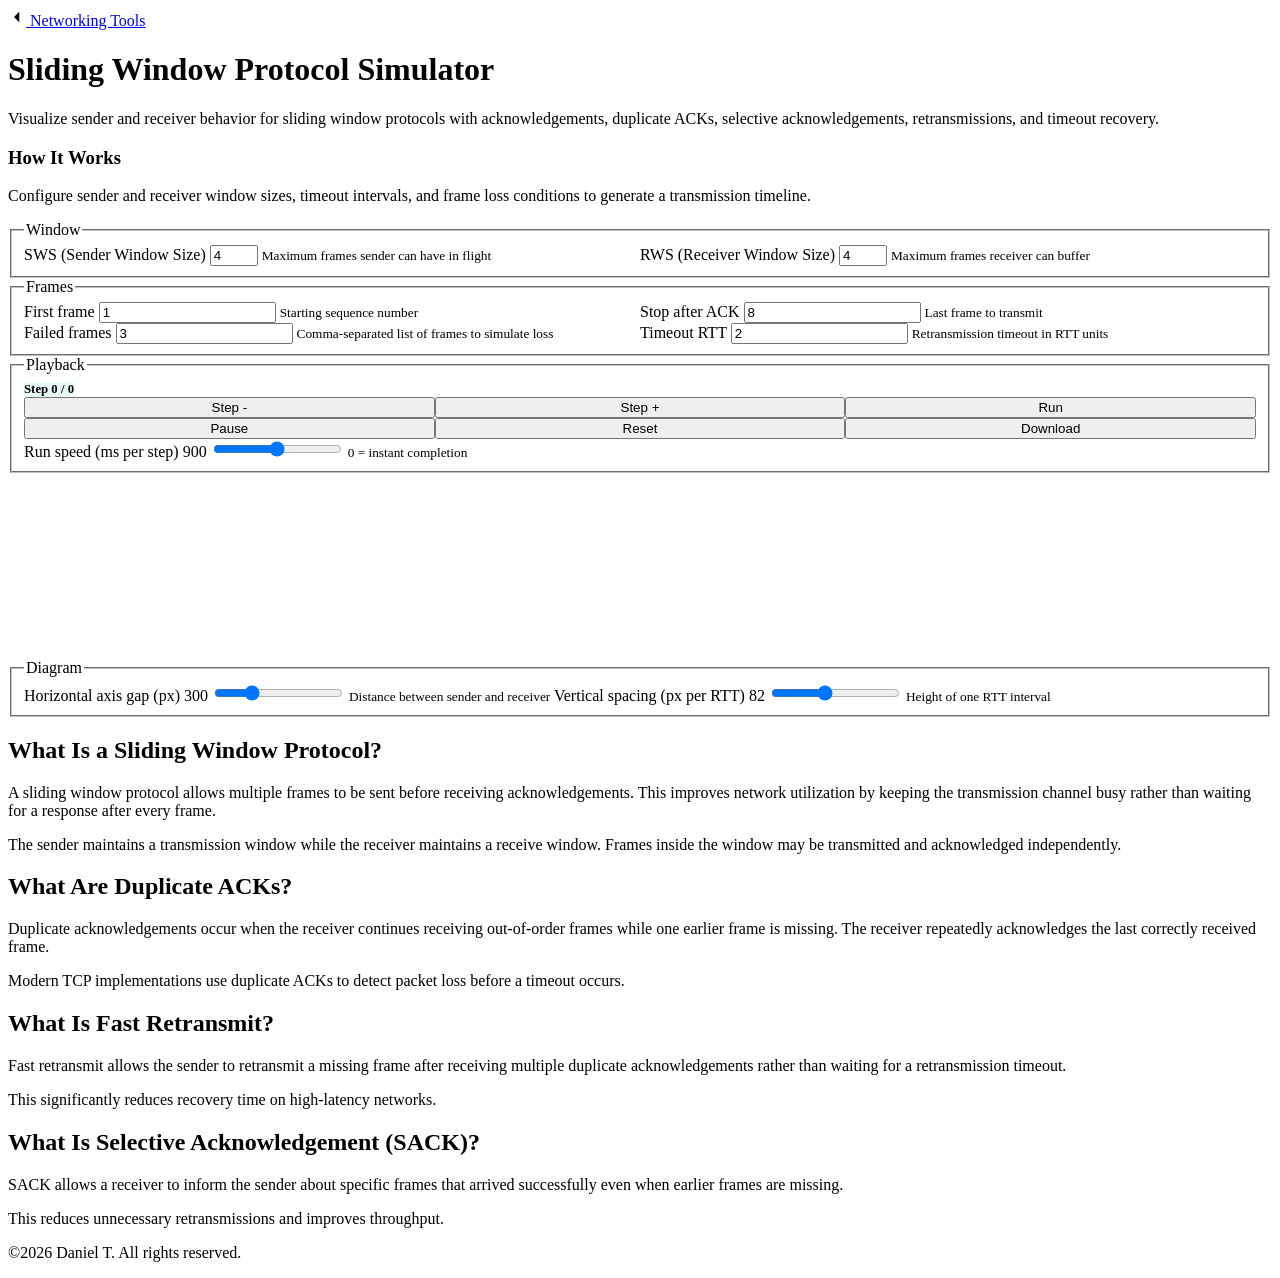
==== sliding-window/index.html @ e6039098 "4th commit - added pages" ====
<!DOCTYPE html>
<html lang="en">
    <head>
        <meta charset="UTF-8">
        <meta name="viewport" content="width=device-width, initial-scale=1.0">
        <title>Sliding Window Protocol Simulator | Networking Tools</title>
        <meta name="description" content="Interactive Sliding Window Protocol Simulator supporting ACKs, duplicate ACKs, SACK, retransmissions, fast retransmit, and timeout visualization.">
        <link rel="canonical" href="https://danielTongu.github.io/networking-tools/sliding-window/">
        <meta property="og:title" content="Sliding Window Protocol Simulator">
        <meta property="og:description" content="Visualize sliding window behavior, acknowledgements, retransmissions, duplicate ACKs, and SACK.">
        <meta property="og:type" content="website">
        <meta property="og:url" content="https://danielTongu.github.io/networking-tools/sliding-window/">
        <link rel="stylesheet" href="../global.css">
        <link rel="stylesheet" href="index.css">
    </head>
    <body>
        <header class="app-header">
            <nav aria-label="Breadcrumb">
                <a href="../">
                    <svg aria-hidden="true" viewBox="0 0 24 24" width="18" height="18"><path d="M15 5 L8 12 L15 19"></path></svg>
                    <span>Networking Tools</span>
                </a>
            </nav>
            <div>
                <h1>Sliding Window Protocol Simulator</h1>
                <p>
                    Visualize sender and receiver behavior for sliding window protocols with acknowledgements,
                    duplicate ACKs, selective acknowledgements, retransmissions, and timeout recovery.
                </p>
            </div>
        </header>
        <main id="sliding-window-page">
            <aside>
                <header>
                    <h3>How It Works</h3>
                    <p>Configure sender and receiver window sizes, timeout intervals, and frame loss conditions to generate a transmission timeline.</p>
                </header>
                <footer>
                    <fieldset>
                        <legend>Window</legend>
                        <div class="two-columns">
                            <label>
                                <span>SWS (Sender Window Size)</span>
                                <input id="sws" max="20" min="1" type="number" value="4">
                                <small class="helper-text">Maximum frames sender can have in flight</small>
                            </label>
                            <label>
                                <span>RWS (Receiver Window Size)</span>
                                <input id="rws" max="20" min="1" type="number" value="4">
                                <small class="helper-text">Maximum frames receiver can buffer</small>
                            </label>
                        </div>
                    </fieldset>
                    <fieldset>
                        <legend>Frames</legend>
                        <div class="two-columns">
                            <label>
                                <span>First frame</span>
                                <input id="first-frame" min="0" type="number" value="1">
                                <small class="helper-text">Starting sequence number</small>
                            </label>
                            <label>
                                <span>Stop after ACK</span>
                                <input id="target-frame" min="1" type="number" value="8">
                                <small class="helper-text">Last frame to transmit</small>
                            </label>
                        </div>
                        <div class="two-columns">
                            <label>
                                <span>Failed frames</span>
                                <input id="lost-frames" placeholder="2 or 2, 5, ..." type="text" value="3">
                                <small class="helper-text">Comma-separated list of frames to simulate loss</small>
                            </label>
                            <label>
                                <span>Timeout RTT</span>
                                <input id="timeout-rtt" min="1" type="number" value="2">
                                <small class="helper-text">Retransmission timeout in RTT units</small>
                            </label>
                        </div>
                    </fieldset>
                    <fieldset id="playback-controls">
                        <legend>Playback</legend>
                        <div id="status-pill">Step 0 / 0</div>
                        <div class="button-grid">
                            <button id="prev-btn" type="button" data-tooltip="Previous step">Step -</button>
                            <button id="next-btn" type="button" data-tooltip="Next step">Step +</button>
                            <button id="run-btn" type="button" data-tooltip="Play animation">Run</button>
                            <button class="secondary" id="pause-btn" type="button" data-tooltip="Pause animation">Pause</button>
                            <button class="secondary" id="reset-btn" type="button" data-tooltip="Reset to start">Reset</button>
                            <button class="secondary" id="download-btn" type="button" data-tooltip="Download as SVG">Download</button>
                        </div>
                        <label>
                            <span>Run speed (ms per step)</span>
                            <output id="speed-value">900</output>
                            <input id="speed" max="1800" min="0" step="50" type="range" value="900">
                            <small class="helper-text">0 = instant completion</small>
                        </label>
                    </fieldset>
                </footer>
            </aside>
            <section>
                <figure><svg id="sliding-diagram"></svg></figure>
                <fieldset>
                    <legend>Diagram</legend>
                    <label>
                        <span>Horizontal axis gap (px)</span>
                        <output id="axis-gap-value">300</output>
                        <input id="axis-gap" max="520" min="220" type="range" value="300">
                        <small class="helper-text">Distance between sender and receiver</small>
                    </label>
                    <label>
                        <span>Vertical spacing (px per RTT)</span>
                        <output id="spacing-value">82</output>
                        <input id="spacing" max="120" min="56" type="range" value="82">
                        <small class="helper-text">Height of one RTT interval</small>
                    </label>
                </fieldset>
            </section>
        </main>
        <section>
            <article>
                <h2>What Is a Sliding Window Protocol?</h2>
                <p>
                    A sliding window protocol allows multiple frames to be sent before receiving acknowledgements.
                    This improves network utilization by keeping the transmission channel busy rather than waiting for a response after every frame.
                </p>
                <p>
                    The sender maintains a transmission window while the receiver maintains a receive window.
                    Frames inside the window may be transmitted and acknowledged independently.
                </p>
            </article>
            <article>
                <h2>What Are Duplicate ACKs?</h2>
                <p>
                    Duplicate acknowledgements occur when the receiver continues receiving out-of-order frames while one earlier frame is missing.
                    The receiver repeatedly acknowledges the last correctly received frame.
                </p>
                <p>Modern TCP implementations use duplicate ACKs to detect packet loss before a timeout occurs.</p>
            </article>
            <article>
                <h2>What Is Fast Retransmit?</h2>
                <p>
                    Fast retransmit allows the sender to retransmit a missing frame after receiving multiple duplicate
                    acknowledgements rather than waiting for a retransmission timeout.
                </p>
                <p>This significantly reduces recovery time on high-latency networks.</p>
            </article>
            <article>
                <h2>What Is Selective Acknowledgement (SACK)?</h2>
                <p>
                    SACK allows a receiver to inform the sender about specific
                    frames that arrived successfully even when earlier frames are missing.
                </p>
                <p>This reduces unnecessary retransmissions and improves throughput.</p>
            </article>
        </section>
        <footer class="app-footer"><p>©<span id="copyright-year">2026</span> Daniel T. All rights reserved.</p></footer>
        <script src="../footer.js"></script>
        <script type="module" src="index.js"></script>
    </body>
</html>
---- sliding-window/index.css ----
/* ============================================
   SLIDING WINDOW INDEX.CSS
   Mobile-first page styles
   ============================================ */

aside > footer {
    display: grid;
    gap: var(--size-5);
}

.two-columns {
    display: grid;
    grid-template-columns: 1fr;
    gap: var(--size-4);
}

.two-columns + .two-columns {
    margin-top: var(--size-4);
}

#status-pill {
    display: inline-block;
    width: fit-content;
    padding: var(--size-2) var(--size-4);
    margin-bottom: var(--size-4);
    background: rgba(45, 212, 191, 0.1);
    border: 1px solid var(--border-subtle);
    border-radius: var(--size-full);
    color: var(--accent-primary);
    font-size: 0.8rem;
    font-weight: 700;
}

.button-grid {
    display: grid;
    grid-template-columns: 1fr;
    gap: var(--size-2);
}

#sliding-window-page > section,
#sliding-window-page > section > fieldset{
    min-width: 0;
}

#sliding-window-page figure {
    background: var(--bg-card);
    overflow: auto;
}

/* ================= SLIDING WINDOW SVG =================== */

.diagram-background {
    fill: var(--bg-deep);
}

.axis {
    stroke: var(--text-disabled);
    stroke-width: 2;
}

.axis-label {
    fill: var(--accent-primary);
    font-size: 15px;
    font-weight: 700;
}

.axis-arrow {
    fill: var(--border-medium);
}

/* ===== TIME GUIDES ===== */

.time-guide-label {
    fill: var(--text-muted);
    font-size: 15px;
}

.time-guide-line {
    stroke: var(--text-muted);
    stroke-width: 1;
    stroke-dasharray: 6 8;
    opacity: 0.75;
}

.time-guide-tick {
    stroke: var(--text-disabled);
    stroke-width: 1;
    opacity: 0.55;
}

/* ===== EVENTS ===== */

.event {
    --event-color: var(--text-secondary);
    --event-fill-opacity: 70%;
    --event-fill: rgba(203, 213, 225, var(--event-fill-opacity));
    --event-dash: none;
    --event-line-width: 2.5;
}

.event-frame {
    --event-color: var(--accent-primary);
    --event-fill: rgba(45, 212, 191, var(--event-fill-opacity));
}

.event-ack {
    --event-color: var(--success);
    --event-fill: rgba(34, 197, 94, var(--event-fill-opacity));
}

.event-timeout,
.event.is-lost {
    --event-color: var(--error);
    --event-fill: rgba(239, 68, 68, var(--event-fill-opacity));
    --event-line-width: 3;
}

.event.is-retransmission {
    --event-color: var(--accent-secondary);
    --event-fill: rgba(129, 140, 248, var(--event-fill-opacity));
    --event-line-width: 3;
}

.event.is-duplicate {
    --event-color: var(--warning);
    --event-fill: rgba(245, 158, 11, var(--event-fill-opacity));
    --event-dash: 7 5;
}

.event.is-sack {
    --event-color: var(--info);
    --event-fill: rgba(59, 130, 246, var(--event-fill-opacity));
}

.event-line {
    stroke: var(--event-color);
    stroke-width: var(--event-line-width);
    stroke-dasharray: var(--event-dash);
    fill: none;
}

.event-arrow {
    fill: var(--event-color);
    stroke: var(--event-color);
    stroke-width: 1;
    stroke-dasharray: none;
}

.event-label-box {
    fill: var(--event-fill);
    stroke: var(--event-color);
    stroke-width: 1;
    rx: 5px;
}

.event-label-text {
    fill: var(--text-primary);
    font-size: 10px;
    font-weight: 700;
    letter-spacing: 0.02em;
}

.event-loss-mark {
    fill: var(--error);
    font-size: 20px;
    font-weight: 900;
}

.event-timeout .event-line {
    stroke-linecap: round;
}

.event-timeout .event-label-text {
    fill: var(--error);
    font-size: 12px;
    font-weight: 800;
}

/* ===== SVG HELPERS ===== */

.anchor-middle {
    text-anchor: middle;
}

.anchor-end {
    text-anchor: end;
}

/* ===== TABLET ===== */

@media (min-width: 400px) {
    .two-columns {
        grid-template-columns: repeat(2, minmax(0, 1fr));
    }

    .button-grid {
        grid-template-columns: repeat(2, minmax(0, 1fr));
    }
}

/* ===== DESKTOP ===== */

@media (min-width: 1200px) {
    .button-grid {
        grid-template-columns: repeat(3, minmax(0, 1fr));
    }

    #sliding-window-page > footer {
        grid-template-columns: repeat(4, minmax(0, 1fr));
    }
}
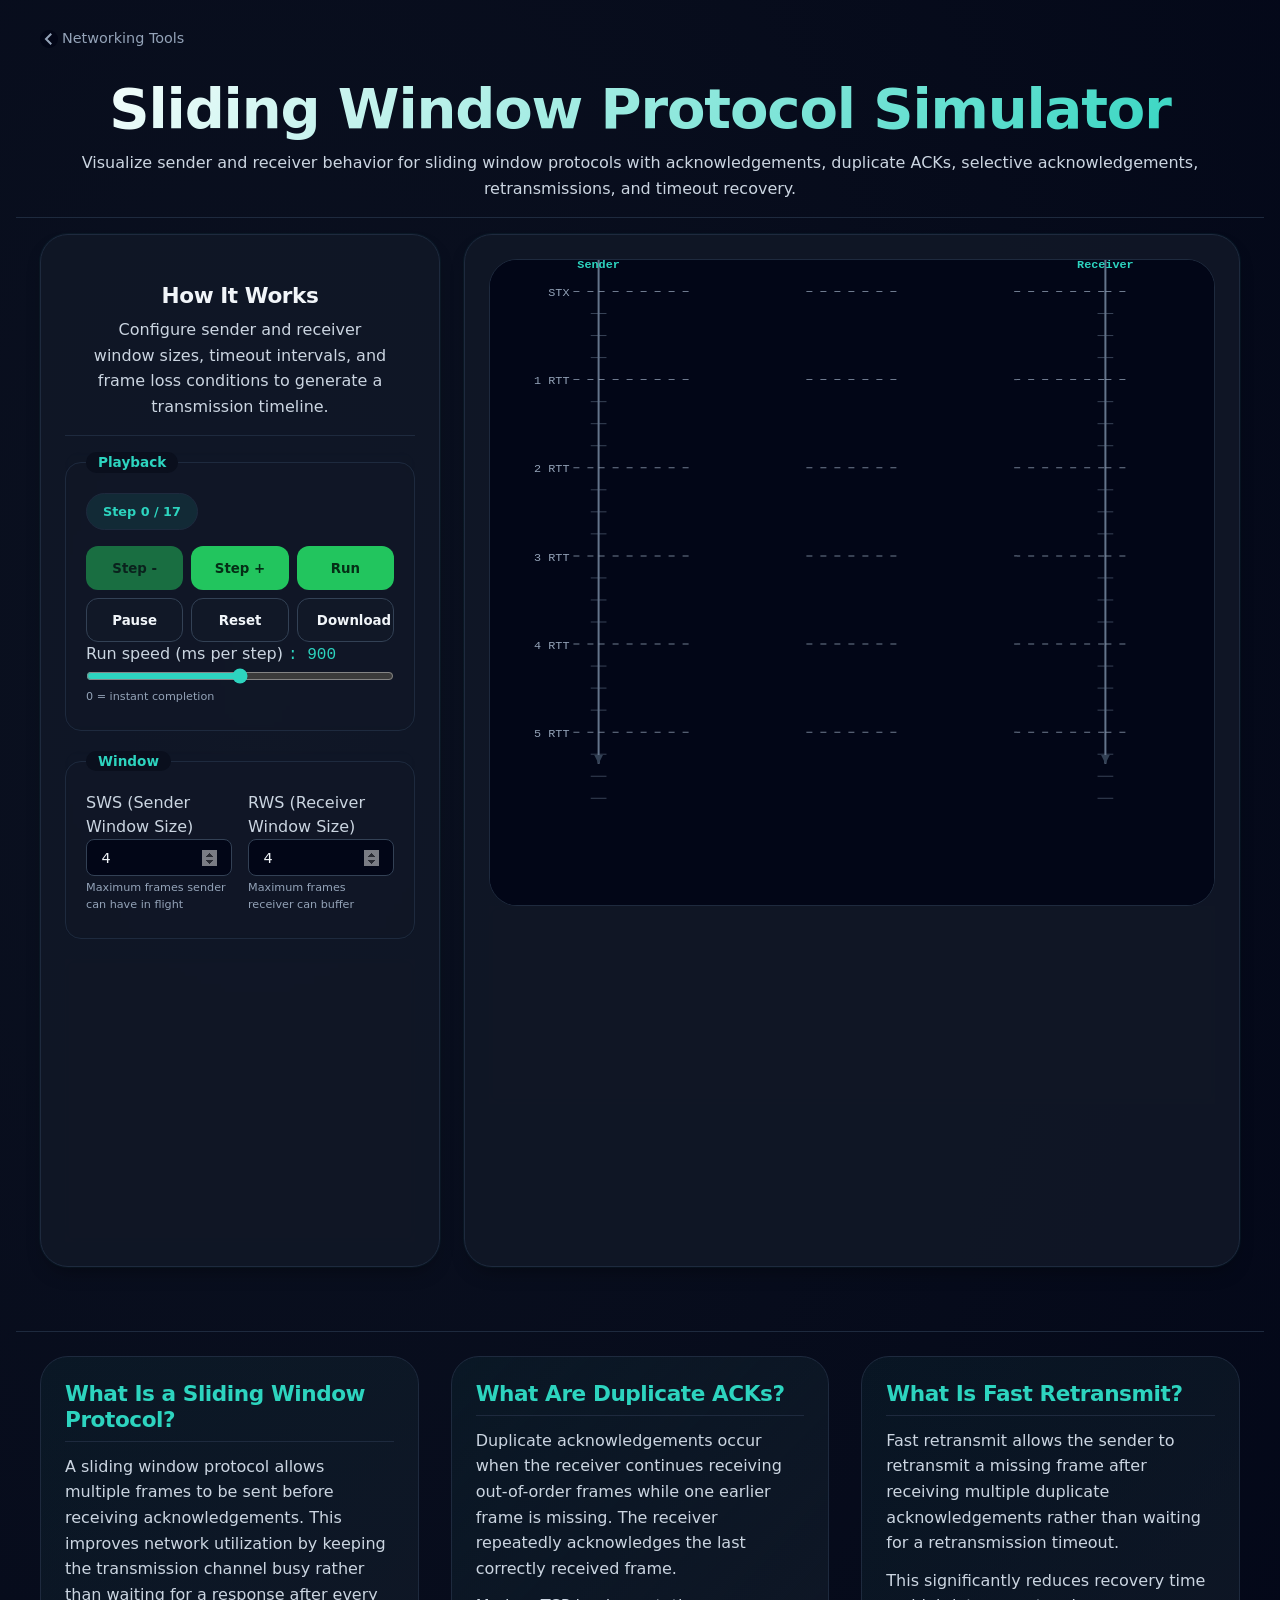
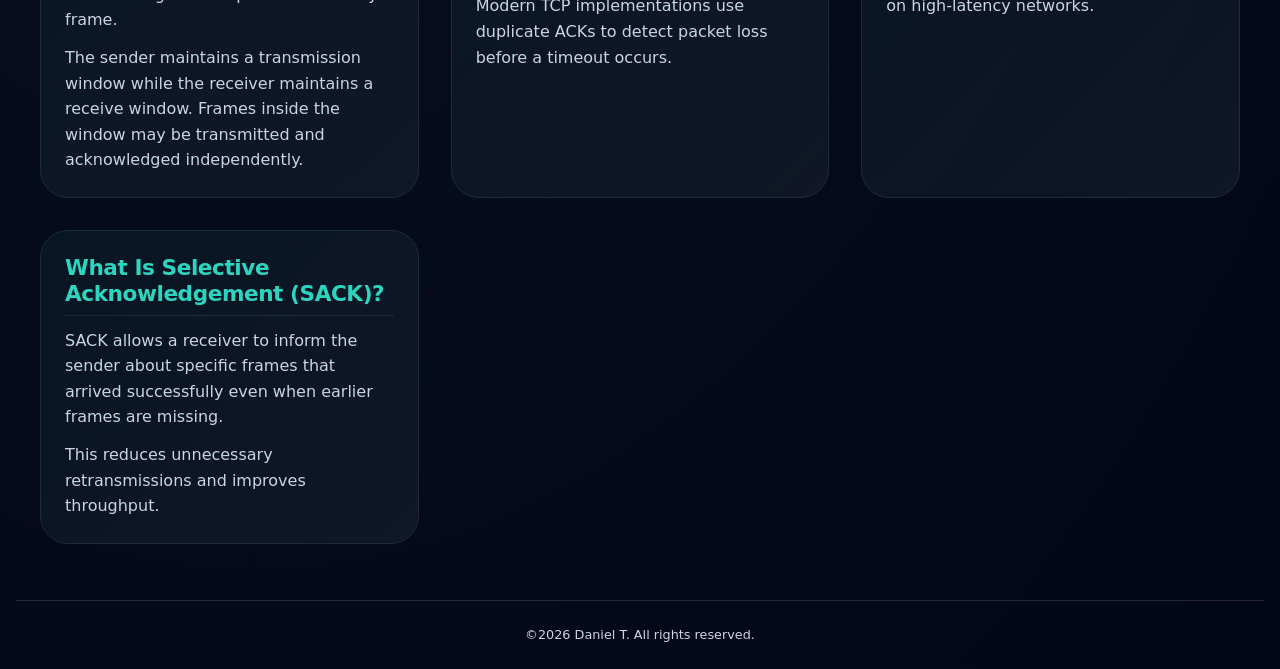
==== commit be213e40: "moved controls up" ====
--- a/sliding-window/index.html
+++ b/sliding-window/index.html
@@ -36,6 +36,24 @@
                     <p>Configure sender and receiver window sizes, timeout intervals, and frame loss conditions to generate a transmission timeline.</p>
                 </header>
                 <footer>
+                    <fieldset id="playback-controls">
+                        <legend>Playback</legend>
+                        <div id="status-pill">Step 0 / 0</div>
+                        <div class="button-grid">
+                            <button id="prev-btn" type="button" data-tooltip="Previous step">Step -</button>
+                            <button id="next-btn" type="button" data-tooltip="Next step">Step +</button>
+                            <button id="run-btn" type="button" data-tooltip="Play animation">Run</button>
+                            <button class="secondary" id="pause-btn" type="button" data-tooltip="Pause animation">Pause</button>
+                            <button class="secondary" id="reset-btn" type="button" data-tooltip="Reset to start">Reset</button>
+                            <button class="secondary" id="download-btn" type="button" data-tooltip="Download as SVG">Download</button>
+                        </div>
+                        <label>
+                            <span>Run speed (ms per step)</span>
+                            <output id="speed-value">900</output>
+                            <input id="speed" max="1800" min="0" step="50" type="range" value="900">
+                            <small class="helper-text">0 = instant completion</small>
+                        </label>
+                    </fieldset>
                     <fieldset>
                         <legend>Window</legend>
                         <div class="two-columns">
@@ -77,24 +95,6 @@
                                 <small class="helper-text">Retransmission timeout in RTT units</small>
                             </label>
                         </div>
-                    </fieldset>
-                    <fieldset id="playback-controls">
-                        <legend>Playback</legend>
-                        <div id="status-pill">Step 0 / 0</div>
-                        <div class="button-grid">
-                            <button id="prev-btn" type="button" data-tooltip="Previous step">Step -</button>
-                            <button id="next-btn" type="button" data-tooltip="Next step">Step +</button>
-                            <button id="run-btn" type="button" data-tooltip="Play animation">Run</button>
-                            <button class="secondary" id="pause-btn" type="button" data-tooltip="Pause animation">Pause</button>
-                            <button class="secondary" id="reset-btn" type="button" data-tooltip="Reset to start">Reset</button>
-                            <button class="secondary" id="download-btn" type="button" data-tooltip="Download as SVG">Download</button>
-                        </div>
-                        <label>
-                            <span>Run speed (ms per step)</span>
-                            <output id="speed-value">900</output>
-                            <input id="speed" max="1800" min="0" step="50" type="range" value="900">
-                            <small class="helper-text">0 = instant completion</small>
-                        </label>
                     </fieldset>
                 </footer>
             </aside>
--- a/global.css
+++ b/global.css
@@ -0,0 +1,816 @@
+/* ============================================
+   GLOBAL.CSS — Common Foundation + Design Tokens
+   ============================================ */
+
+/* ===== DESIGN TOKENS ===== */
+
+:root {
+    --bg-deep: #020617;
+    --bg-surface: #0a0f1d;
+    --bg-elevated: #111827;
+    --bg-card: rgba(17, 24, 39, 0.85);
+
+    --border-subtle: #1e2a3e;
+    --border-medium: #334155;
+
+    --text-primary: #f1f5f9;
+    --text-secondary: #cbd5e1;
+    --text-muted: #94a3b8;
+    --text-disabled: #64748b;
+
+    --accent-primary: #2dd4bf;
+    --accent-primary-hover: #14b8a6;
+    --accent-secondary: #818cf8;
+
+    --success: #22c55e;
+    --success-hover: #16a34a;
+    --warning: #f59e0b;
+    --error: #ef4444;
+    --info: #3b82f6;
+
+    --danger: #7f1d1d;
+    --danger-hover: #991b1b;
+    --focus-ring: #60a5fa;
+
+    --size-1: 0.25rem;
+    --size-2: 0.5rem;
+    --size-3: 0.75rem;
+    --size-4: 1rem;
+    --size-5: 1.25rem;
+    --size-6: 1.5rem;
+    --size-7: 1.75rem;
+    --size-8: 2rem;
+    --size-9: 2.5rem;
+    --size-full: 9999px;
+
+    --shadow-sm: 0 1px 2px rgba(0, 0, 0, 0.3);
+    --shadow-md: 0 10px 20px -8px rgba(0, 0, 0, 0.4), 0 0 0 1px rgba(45, 212, 191, 0.05);
+    --shadow-lg: 0 20px 35px -12px rgba(0, 0, 0, 0.5), 0 0 0 1px rgba(45, 212, 191, 0.08);
+
+    --font-sans: "Inter", system-ui, -apple-system, "Segoe UI", Roboto, Helvetica, sans-serif;
+    --font-mono: "Fira Code", "Courier New", monospace;
+
+    --transition-fast: 0.15s ease;
+    --transition-base: 0.2s ease;
+    --transition-slow: 0.3s ease;
+
+    --max-width: 1440px;
+}
+
+/* ===== RESET & BASE ===== */
+
+*,
+*::before,
+*::after {
+    margin: 0;
+    padding: 0;
+    box-sizing: border-box;
+    min-width: 0;
+}
+
+html {
+    scroll-behavior: smooth;
+}
+
+body {
+    background: radial-gradient(ellipse at 20% 30%, #0b1120, var(--bg-deep));
+    color: var(--text-primary);
+    font-family: var(--font-sans);
+    line-height: 1.5;
+    min-height: 100vh;
+    display: block;
+}
+
+/* ===== TYPOGRAPHY ===== */
+
+h1,
+h2,
+h3,
+h4,
+h5,
+h6 {
+    font-weight: 700;
+    letter-spacing: -0.02em;
+    line-height: 1.2;
+}
+
+h1 {
+    font-size: clamp(2rem, 6vw, 3.5rem);
+    background: linear-gradient(135deg, #ffffff, var(--accent-primary));
+    background-clip: text;
+    -webkit-background-clip: text;
+    color: transparent;
+    margin-bottom: var(--size-2);
+}
+
+h2 {
+    font-size: clamp(1.5rem, 4vw, 2rem);
+    color: var(--accent-primary);
+    font-weight: 600;
+}
+
+h3 {
+    font-size: 1.35rem;
+    color: var(--text-primary);
+}
+
+h4 {
+    font-size: 1.1rem;
+    color: var(--accent-primary);
+}
+
+p {
+    color: var(--text-secondary);
+    line-height: 1.6;
+}
+
+/* ===== LINKS ===== */
+
+a {
+    color: var(--accent-primary);
+    text-decoration: none;
+    transition: color var(--transition-fast);
+}
+
+a:hover {
+    color: var(--accent-secondary);
+    text-decoration: underline;
+}
+
+/* ===== ACCESSIBILITY ===== */
+
+:focus-visible {
+    outline: 3px solid var(--focus-ring);
+    outline-offset: 3px;
+    border-radius: var(--size-2);
+}
+
+.visually-hidden {
+    position: absolute;
+    width: 1px;
+    height: 1px;
+    padding: 0;
+    margin: -1px;
+    overflow: hidden;
+    clip: rect(0, 0, 0, 0);
+    white-space: nowrap;
+    border-width: 0;
+}
+
+/* ===== PAGE HEADER & NAV ===== */
+
+header:first-of-type {
+    padding: var(--size-6) var(--size-6) var(--size-4);
+    border-bottom: 1px solid var(--border-subtle);
+    margin-bottom: var(--size-4);
+    display: block;
+    text-align: center;
+}
+
+nav {
+    display: block;
+    text-align: left;
+    margin-bottom: var(--size-5);
+}
+
+nav a {
+    display: inline-grid;
+    grid-auto-flow: column;
+    align-items: center;
+    gap: var(--size-1);
+    width: fit-content;
+    color: var(--text-muted);
+    font-size: 0.9rem;
+    text-align: center;
+    padding: var(--size-1) 0;
+}
+
+nav a:hover {
+    color: var(--accent-primary);
+    text-decoration: none;
+}
+
+nav svg {
+    stroke: currentColor;
+    stroke-width: 2;
+    fill: none;
+}
+
+/* ===== SVG FOUNDATION ===== */
+
+svg {
+    display: block;
+    background: var(--bg-deep);
+    border-radius: var(--size-4);
+}
+
+svg text {
+    font-family: var(--font-mono);
+}
+
+svg line,
+svg path,
+svg rect {
+    vector-effect: non-scaling-stroke;
+}
+
+/* ===== MAIN APP SHELL ===== */
+
+main {
+    display: grid;
+    grid-template-columns: 1fr;
+    gap: var(--size-6);
+    max-width: var(--max-width);
+    margin: 0 auto;
+    padding: 0 var(--size-6) var(--size-6);
+}
+
+main > aside,
+main > section {
+    background: var(--bg-card);
+    border: 1px solid var(--border-subtle);
+    border-radius: var(--size-7);
+    padding: var(--size-6);
+    box-shadow: var(--shadow-md);
+}
+
+main > aside > header {
+    padding: 0;
+    margin-bottom: var(--size-5);
+    border: none;
+    text-align: left;
+}
+
+main > aside > header h3 {
+    margin-bottom: var(--size-2);
+}
+
+/* ===== EDUCATION SECTION ===== */
+
+body > section {
+    display: grid;
+    grid-template-columns: 1fr;
+    gap: var(--size-6);
+    max-width: var(--max-width);
+    margin: var(--size-9) auto 0;
+    padding: var(--size-6);
+    border-top: 1px solid var(--border-subtle);
+}
+
+body > section article {
+    background: linear-gradient(135deg, rgba(45, 212, 191, 0.05), rgba(17, 24, 39, 0.9));
+    border: 1px solid var(--border-subtle);
+    border-radius: var(--size-7);
+    padding: var(--size-6);
+    transition: border-color var(--transition-fast), transform var(--transition-fast);
+    display: block;
+}
+
+body > section article:hover {
+    border-color: var(--accent-primary);
+    transform: translateY(-3px);
+}
+
+body > section article h2 {
+    font-size: 1.35rem;
+    margin-bottom: var(--size-3);
+    padding-bottom: var(--size-2);
+    border-bottom: 1px solid var(--border-subtle);
+}
+
+body > section article p {
+    margin-bottom: var(--size-3);
+    color: var(--text-secondary);
+}
+
+body > section article p:last-child,
+body > section article ul:last-child {
+    margin-bottom: 0;
+}
+
+body > section article strong {
+    color: var(--warning);
+    font-weight: 700;
+}
+
+body > section ul {
+    padding-left: var(--size-5);
+    margin-bottom: var(--size-3);
+    color: var(--text-secondary);
+}
+
+body > section li + li {
+    margin-top: var(--size-1);
+}
+
+/* ===== FIGURES ===== */
+
+figure {
+    border: 1px solid var(--border-subtle);
+    border-radius: var(--size-7);
+    overflow: auto;
+}
+
+figcaption {
+    color: var(--accent-primary);
+    font-size: 1.1rem;
+    font-weight: 700;
+    padding: var(--size-5);
+}
+
+/* ===== SITE FOOTER ===== */
+
+.app-footer,
+body > footer:last-of-type {
+    text-align: center;
+    padding: var(--size-6) var(--size-4);
+    border-top: 1px solid var(--border-subtle);
+    color: var(--text-muted);
+    font-size: 0.8rem;
+    margin-top: var(--size-8);
+    display: block;
+}
+
+/* ===== BUTTONS ===== */
+
+button {
+    min-height: 44px;
+    padding: 0.6rem 1.2rem;
+    border-radius: var(--size-3);
+    font-weight: 600;
+    background: var(--success);
+    color: #052e16;
+    border: none;
+    cursor: pointer;
+    transition: all var(--transition-fast);
+    font-family: inherit;
+    display: inline-block;
+    text-align: center;
+}
+
+button:hover {
+    background: var(--success-hover);
+    transform: translateY(-1px);
+}
+
+button:active {
+    transform: translateY(1px);
+}
+
+button.secondary {
+    background: var(--bg-elevated);
+    border: 1px solid var(--border-medium);
+    color: var(--text-primary);
+}
+
+button.secondary:hover {
+    border-color: var(--accent-primary);
+    background: #1e293b;
+    transform: translateY(-1px);
+}
+
+button.danger {
+    background: var(--danger);
+    color: #ffffff;
+}
+
+button.danger:hover {
+    background: var(--danger-hover);
+}
+
+button.small {
+    min-height: 32px;
+    padding: 0.3rem 0.8rem;
+    font-size: 0.75rem;
+}
+
+button:disabled {
+    opacity: 0.5;
+    cursor: not-allowed;
+    transform: none;
+}
+
+.button-group {
+    display: grid;
+    grid-template-columns: repeat(auto-fit, minmax(100px, 1fr));
+    gap: var(--size-2);
+    margin: var(--size-4) 0;
+}
+
+/* ===== FORMS ===== */
+
+form {
+    display: block;
+}
+
+fieldset {
+    border: 1px solid var(--border-subtle);
+    border-radius: var(--size-4);
+    padding: var(--size-5);
+    background: rgba(17, 24, 39, 0.6);
+    backdrop-filter: blur(2px);
+    transition: border var(--transition-fast);
+}
+
+fieldset:hover {
+    border-color: var(--accent-primary);
+}
+
+legend {
+    padding: 0 var(--size-3);
+    font-weight: 700;
+    color: var(--accent-primary);
+    background: var(--bg-surface);
+    border-radius: var(--size-full);
+    font-size: 0.85rem;
+    display: inline-block;
+}
+
+label {
+    display: block;
+    font-weight: 500;
+    color: var(--text-secondary);
+    margin-bottom: var(--size-1);
+}
+
+label > span + output {
+    display: initial;
+    text-wrap: nowrap;
+    color: var(--accent-primary);
+}
+
+label > span + output::before {
+    content: ": ";
+}
+
+input,
+select,
+textarea {
+    width: 100%;
+    padding: 0.6rem 0.9rem;
+    background: var(--bg-deep);
+    border: 1px solid var(--border-medium);
+    border-radius: var(--size-2);
+    color: var(--text-primary);
+    font-family: inherit;
+    font-size: 0.9rem;
+    transition: all var(--transition-fast);
+    display: block;
+}
+
+input:hover,
+select:hover,
+textarea:hover {
+    border-color: var(--accent-primary);
+}
+
+input:focus,
+select:focus,
+textarea:focus {
+    outline: none;
+    border-color: var(--accent-primary);
+    box-shadow: 0 0 0 3px rgba(45, 212, 191, 0.2);
+}
+
+select {
+    appearance: none;
+    padding-right: var(--size-8);
+    cursor: pointer;
+}
+
+label:has(select) {
+    position: relative;
+}
+
+label:has(select)::after {
+    content: "⌵";
+    position: absolute;
+    right: 14px;
+    top: 50%;
+    transform: translateY(-50%);
+    color: var(--accent-primary);
+    pointer-events: none;
+    font-size: 1.2rem;
+}
+
+input[type="range"] {
+    accent-color: var(--accent-primary);
+    padding: 0;
+}
+
+input[type="range"]:focus {
+    outline: none;
+}
+
+input[type="number"] {
+    -moz-appearance: textfield;
+}
+
+input[type="number"]::-webkit-inner-spin-button,
+input[type="number"]::-webkit-outer-spin-button {
+    opacity: 0.5;
+}
+
+input[type="number"]:hover::-webkit-inner-spin-button,
+input[type="number"]:hover::-webkit-outer-spin-button {
+    opacity: 1;
+}
+
+input[type="checkbox"],
+input[type="radio"] {
+    width: auto;
+    display: inline-block;
+    margin-right: var(--size-1);
+    accent-color: var(--accent-primary);
+}
+
+output {
+    color: var(--accent-primary);
+    font-family: var(--font-mono);
+}
+
+textarea {
+    resize: vertical;
+    min-height: 80px;
+}
+
+small,
+.helper-text {
+    display: block;
+    font-size: 0.7rem;
+    color: var(--text-muted);
+    margin-top: var(--size-1);
+}
+
+/* ===== TABLES ===== */
+
+.table-container {
+    overflow-x: auto;
+    overflow-y: hidden;
+    margin: var(--size-4) 0;
+    border-radius: var(--size-4);
+    display: block;
+}
+
+table {
+    font-size: 0.82rem;
+    overflow: hidden;
+    width: 100%;
+    border-collapse: collapse;
+    background: var(--bg-elevated);
+    border-radius: var(--size-4);
+}
+
+th,
+td {
+    font-family: var(--font-mono);
+    text-align: left;
+    color: var(--text-secondary);
+    white-space: nowrap;
+    text-wrap: nowrap;
+    padding: var(--size-3) var(--size-5);
+    border-bottom: 1px solid var(--border-subtle);
+}
+
+th {
+    font-weight: 700;
+    font-size: 0.75rem;
+    letter-spacing: 0.02em;
+    color: var(--accent-primary);
+    background: #0f172a;
+}
+
+td {
+    font-size: 0.78rem;
+}
+
+tr:hover {
+    background: rgba(45, 212, 191, 0.05);
+}
+
+caption {
+    text-align: left;
+    margin-bottom: var(--size-2);
+    color: var(--text-muted);
+    font-size: 0.85rem;
+}
+
+/* ===== BADGES ===== */
+
+.badge {
+    display: inline-block;
+    padding: 0.2rem 0.7rem;
+    border-radius: var(--size-full);
+    font-size: 0.7rem;
+    font-weight: 700;
+    background: var(--success);
+    color: #052e16;
+}
+
+.badge-warning {
+    background: var(--warning);
+    color: #000000;
+}
+
+.badge-error {
+    background: var(--error);
+    color: #ffffff;
+}
+
+.badge-info {
+    background: var(--info);
+    color: #ffffff;
+}
+
+/* ===== INFO BOXES ===== */
+
+.info-box {
+    background: rgba(45, 212, 191, 0.1);
+    border-left: 4px solid var(--accent-primary);
+    padding: var(--size-3);
+    border-radius: var(--size-3);
+    margin: var(--size-4) 0;
+    display: block;
+}
+
+.warning-box {
+    background: rgba(245, 158, 11, 0.1);
+    border-left: 4px solid var(--warning);
+    padding: var(--size-3);
+    border-radius: var(--size-3);
+    margin: var(--size-4) 0;
+    display: block;
+}
+
+.error-box,
+.error-message {
+    background: rgba(239, 68, 68, 0.15);
+    border-left: 4px solid var(--error);
+    padding: var(--size-3);
+    border-radius: var(--size-3);
+    margin: var(--size-4) 0;
+    display: block;
+    color: #fca5a5;
+    font-size: 0.85rem;
+}
+
+.success-box {
+    background: rgba(34, 197, 94, 0.1);
+    border-left: 4px solid var(--success);
+    padding: var(--size-3);
+    border-radius: var(--size-3);
+    margin: var(--size-4) 0;
+    display: block;
+    color: #86efac;
+}
+
+/* ===== STATUS INDICATORS ===== */
+
+.status-indicator {
+    display: inline-block;
+    width: 10px;
+    height: 10px;
+    border-radius: 50%;
+    margin-right: 6px;
+}
+
+.status-success {
+    background: var(--success);
+    box-shadow: 0 0 5px var(--success);
+}
+
+.status-warning {
+    background: var(--warning);
+    box-shadow: 0 0 5px var(--warning);
+}
+
+.status-error {
+    background: var(--error);
+    box-shadow: 0 0 5px var(--error);
+}
+
+.status-info {
+    background: var(--info);
+    box-shadow: 0 0 5px var(--info);
+}
+
+/* ===== TOOLTIP ===== */
+
+[data-tooltip]:hover {
+    position: relative;
+}
+
+[data-tooltip]:hover::before {
+    content: "-" attr(data-tooltip);
+    display: block;
+    position: absolute;
+    bottom: 100%;
+    left: 50%;
+    transform: translateX(-50%);
+    background: #0f172ae6;
+    backdrop-filter: blur(8px);
+    color: var(--accent-primary);
+    font-size: 0.7rem;
+    padding: var(--size-1) var(--size-3);
+    border-radius: var(--size-full);
+    white-space: nowrap;
+    z-index: 20;
+    pointer-events: none;
+    border: 1px solid var(--border-subtle);
+    margin-bottom: var(--size-1);
+}
+
+/* ===== SCROLLBAR ===== */
+
+* {
+    scrollbar-width: thin;
+    scrollbar-color: var(--border-medium) transparent;
+}
+
+*::-webkit-scrollbar {
+    width: 8px;
+    height: 8px;
+}
+
+*::-webkit-scrollbar-track {
+    background: transparent;
+}
+
+*::-webkit-scrollbar-thumb {
+    background: var(--border-medium);
+    border-radius: var(--size-full);
+}
+
+*::-webkit-scrollbar-thumb:hover {
+    background: var(--accent-primary);
+}
+
+/* ===== RESPONSIVE FOUNDATION ===== */
+
+@media (max-width: 700px) {
+    [data-tooltip]:hover::before {
+        white-space: normal;
+        width: 180px;
+        text-align: center;
+    }
+}
+
+@media (min-width: 768px) {
+    body > section {
+        grid-template-columns: repeat(2, 1fr);
+        gap: var(--size-6);
+    }
+}
+
+@media (min-width: 1000px) {
+    main {
+        grid-template-columns: minmax(300px, 400px) minmax(0, 1fr);
+    }
+}
+
+@media (min-width: 1100px) {
+    body {
+        max-width: var(--max-width);
+        margin: 0 auto;
+        padding: 0 var(--size-4);
+    }
+
+    body > section {
+        grid-template-columns: repeat(3, 1fr);
+        gap: var(--size-8);
+    }
+}
+
+/* ===== PRINT ===== */
+
+@media print {
+    body {
+        background: #ffffff;
+        color: #000000;
+    }
+
+    header:first-of-type nav,
+    main > aside button,
+    body > footer:last-of-type {
+        display: none;
+    }
+
+    a {
+        color: #000000;
+        text-decoration: underline;
+    }
+}
+
+/* ===== REDUCED MOTION ===== */
+
+@media (prefers-reduced-motion: reduce) {
+    * {
+        animation-duration: 0.01ms !important;
+        transition-duration: 0.01ms !important;
+    }
+
+    body > section article:hover,
+    button:hover {
+        transform: none;
+    }
+}
